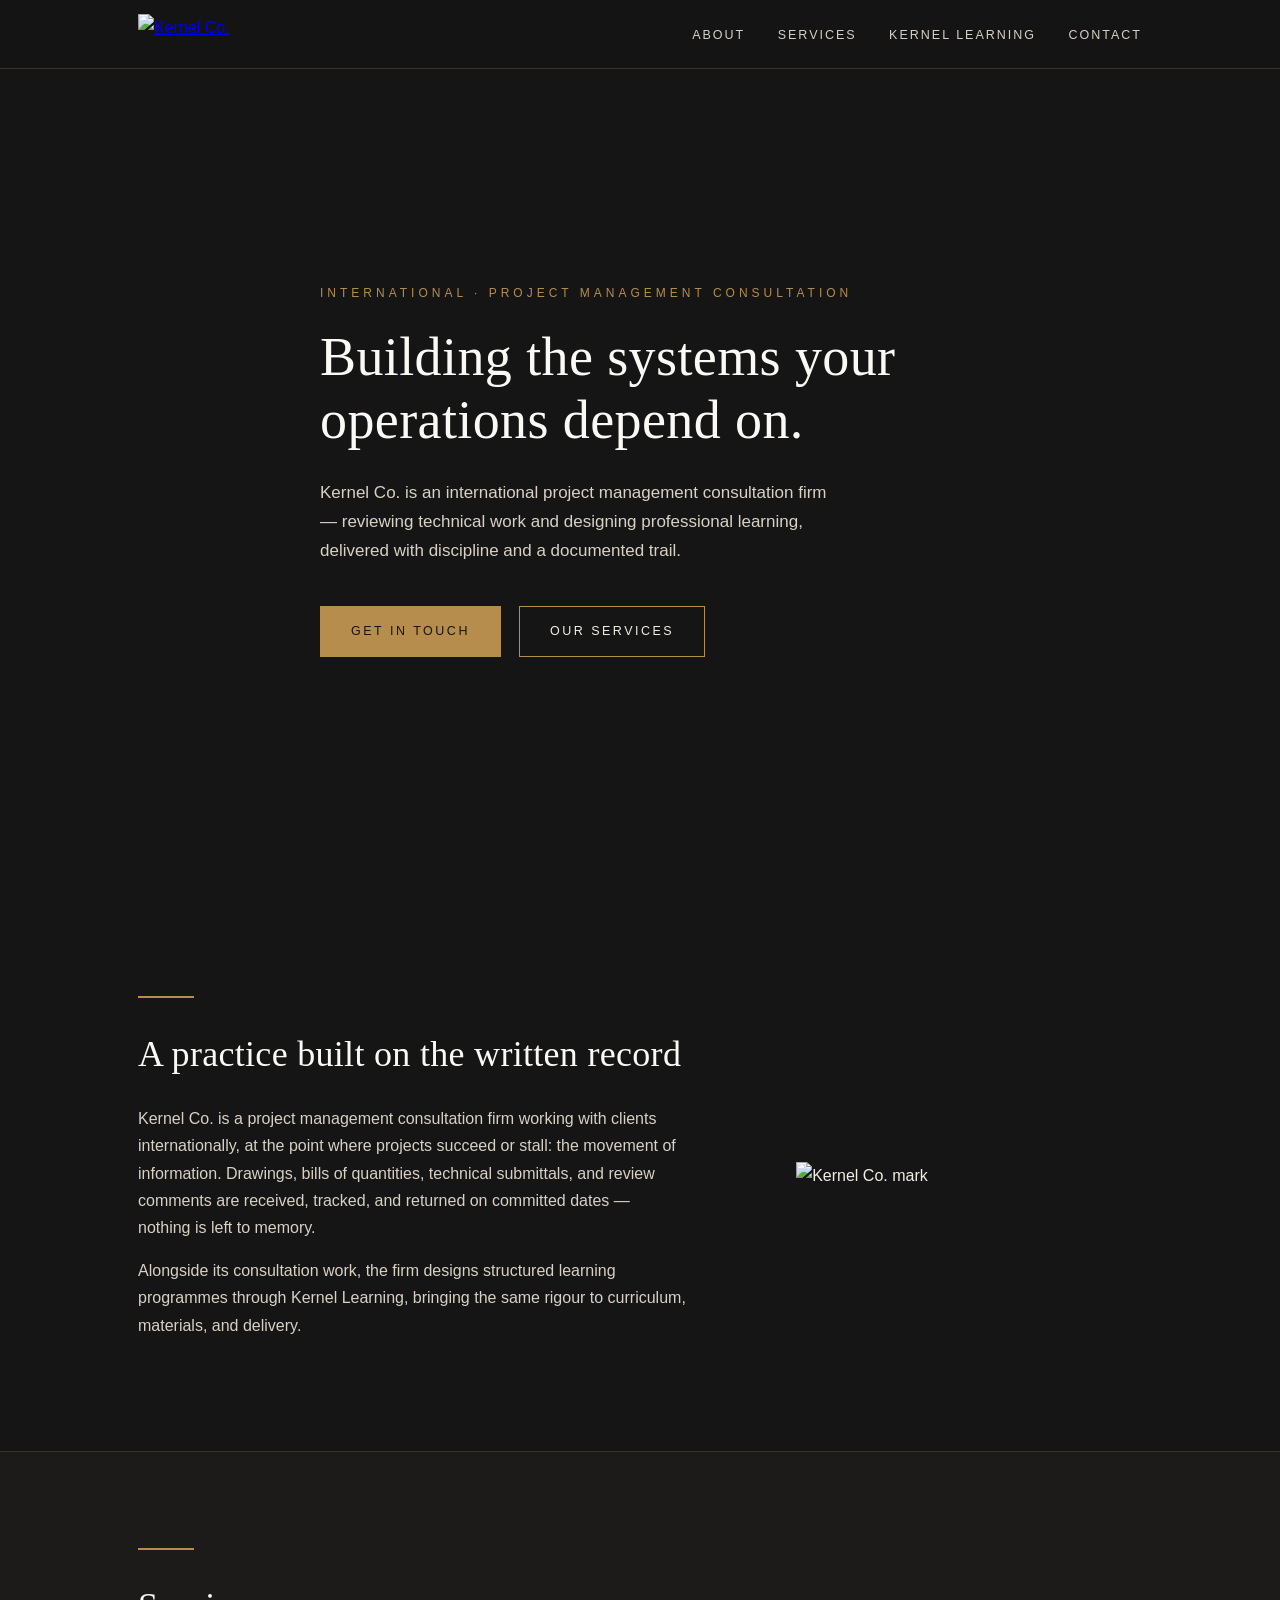
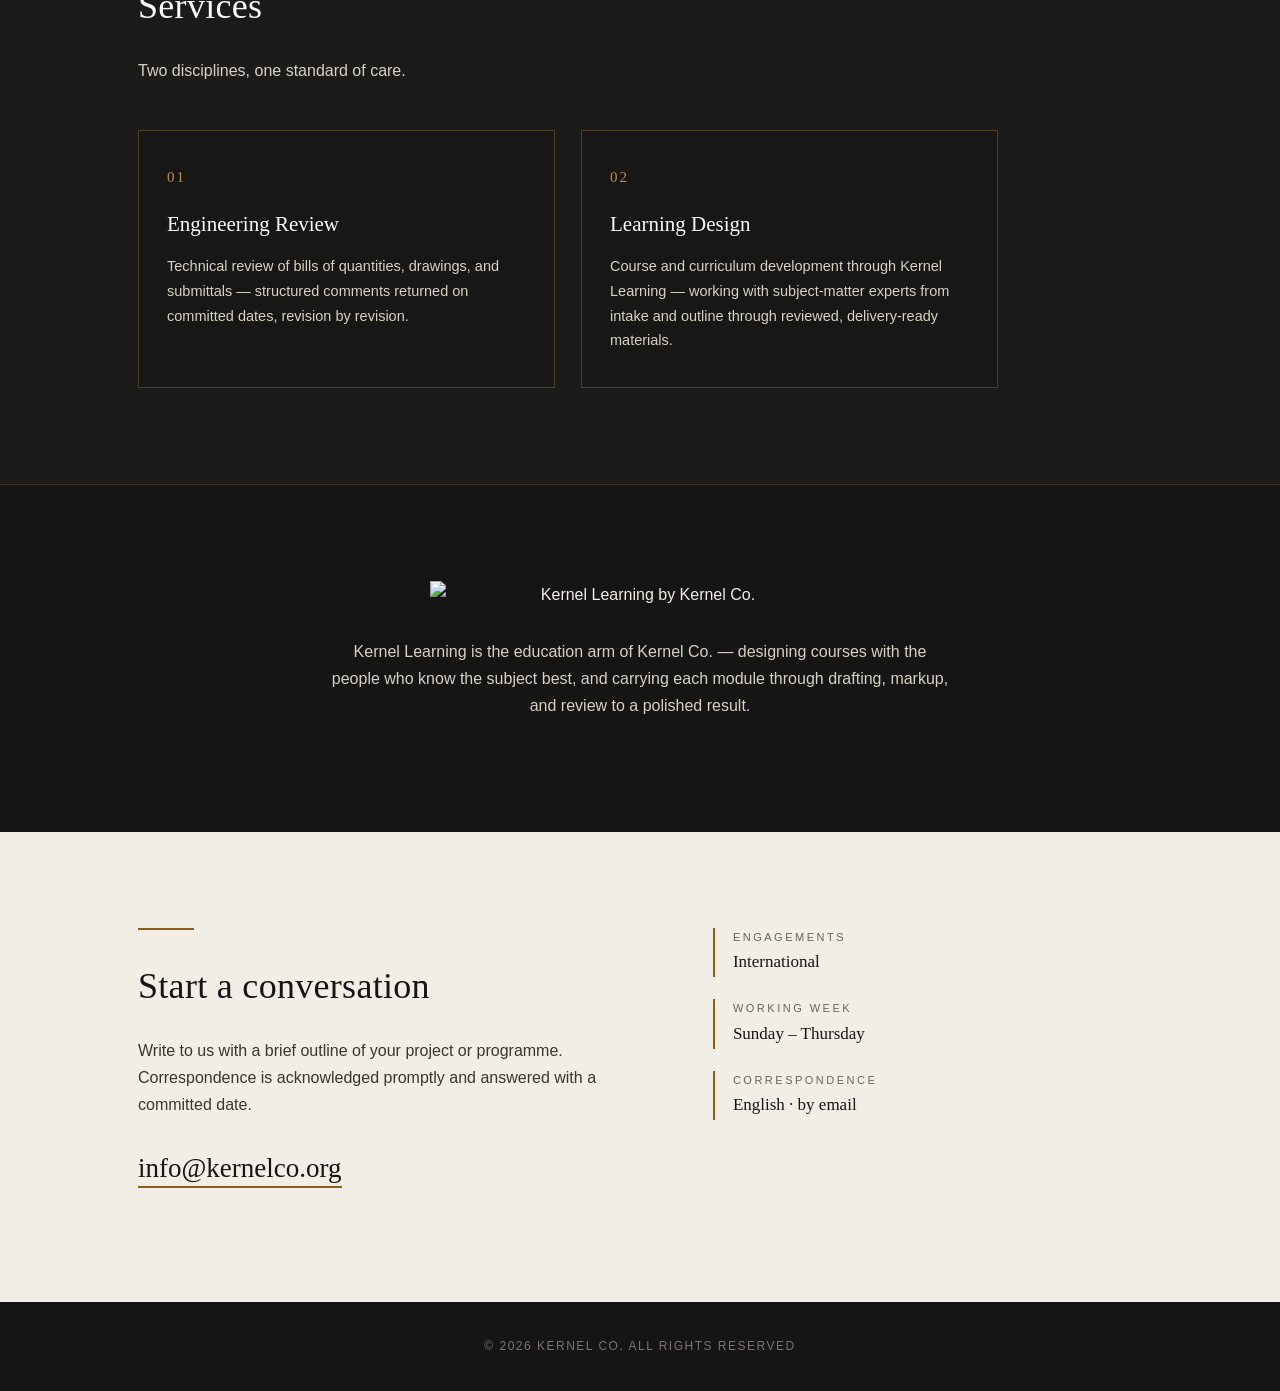
==== index.html @ 0889d5e0 "Add Kernel Co. homepage" ====
<!DOCTYPE html>
<html lang="en">
<head>
<meta charset="UTF-8">
<meta name="viewport" content="width=device-width, initial-scale=1.0">
<title>Kernel Co. — Project Management Consultation</title>
<meta name="description" content="Kernel Co. is an international project management consultation firm — project coordination, technical review, and learning design through Kernel Learning.">
<link rel="icon" type="image/png" href="assets/favicon.png">
<style>
  :root {
    --obsidian: #151515;
    --obsidian-soft: #1c1b19;
    --limestone: #F2EEE5;
    --paper: #FBF9F5;
    --gold: #B68D4C;
    --gold-deep: #8A5D18;
    --stone: #D8D1C4;
    --serif: Georgia, 'Times New Roman', serif;
    --sans: Arial, Helvetica, sans-serif;
  }
  * { margin: 0; padding: 0; box-sizing: border-box; }
  html { scroll-behavior: smooth; }
  body {
    background: var(--obsidian);
    color: var(--limestone);
    font-family: var(--sans);
    font-size: 16px;
    line-height: 1.7;
    -webkit-font-smoothing: antialiased;
  }
  .wrap { max-width: 1060px; margin: 0 auto; padding: 0 28px; }

  /* ---------- Header ---------- */
  header {
    position: fixed; top: 0; left: 0; right: 0; z-index: 10;
    background: rgba(21,21,21,0.88);
    backdrop-filter: blur(8px);
    border-bottom: 1px solid rgba(182,141,76,0.25);
  }
  .nav { display: flex; align-items: center; justify-content: space-between; padding: 14px 28px; max-width: 1060px; margin: 0 auto; }
  .nav img { height: 40px; display: block; }
  .nav nav a {
    color: var(--stone); text-decoration: none; font-size: 12.5px;
    letter-spacing: 2px; text-transform: uppercase; margin-left: 28px;
  }
  .nav nav a:hover { color: var(--gold); }

  /* ---------- Hero ---------- */
  .hero {
    min-height: 100vh;
    display: flex; align-items: center;
    background: var(--obsidian) url('assets/background.jpg') center right / cover no-repeat;
  }
  .hero-inner { padding: 140px 0 100px; max-width: 640px; }
  .kicker {
    font-family: var(--sans); font-size: 12px; letter-spacing: 4px;
    text-transform: uppercase; color: var(--gold); margin-bottom: 22px;
  }
  h1 {
    font-family: var(--serif); font-weight: normal;
    font-size: clamp(34px, 5.2vw, 54px); line-height: 1.18;
    color: var(--paper); letter-spacing: 0.4px;
  }
  .hero p.lead {
    margin-top: 26px; font-size: 17px; color: var(--stone); max-width: 520px;
  }
  .cta-row { margin-top: 40px; display: flex; gap: 18px; flex-wrap: wrap; }
  .btn {
    display: inline-block; text-decoration: none;
    font-size: 12.5px; letter-spacing: 2.5px; text-transform: uppercase;
    padding: 14px 30px; border: 1px solid var(--gold);
  }
  .btn-solid { background: var(--gold); color: var(--obsidian); }
  .btn-solid:hover { background: var(--paper); border-color: var(--paper); }
  .btn-ghost { color: var(--limestone); }
  .btn-ghost:hover { color: var(--gold); }

  /* ---------- Sections ---------- */
  section { padding: 96px 0; }
  .rule { width: 56px; height: 2px; background: var(--gold); margin-bottom: 26px; }
  h2 {
    font-family: var(--serif); font-weight: normal;
    font-size: clamp(26px, 3.4vw, 36px); color: var(--paper);
    margin-bottom: 20px; letter-spacing: 0.3px;
  }
  .muted { color: var(--stone); }

  /* About */
  .about-grid { display: grid; grid-template-columns: 1.4fr 1fr; gap: 64px; align-items: center; }
  .about-grid img { width: 100%; max-width: 300px; justify-self: center; }
  .about-grid p { margin-bottom: 16px; color: var(--stone); }

  /* Services */
  .services { background: var(--obsidian-soft); border-top: 1px solid rgba(182,141,76,0.2); border-bottom: 1px solid rgba(182,141,76,0.2); }
  .cards { display: grid; grid-template-columns: repeat(2, 1fr); gap: 26px; margin-top: 46px; max-width: 860px; }
  .card {
    border: 1px solid rgba(182,141,76,0.35);
    padding: 34px 28px; background: rgba(21,21,21,0.5);
  }
  .card .num { font-family: var(--serif); color: var(--gold); font-size: 15px; letter-spacing: 2px; margin-bottom: 16px; }
  .card h3 { font-family: var(--serif); font-weight: normal; font-size: 21px; color: var(--paper); margin-bottom: 12px; }
  .card p { font-size: 14.5px; color: var(--stone); }

  /* Learning */
  .learning-band { text-align: center; }
  .learning-band img { max-width: 420px; width: 80%; margin: 0 auto 30px; display: block; }
  .learning-band p { max-width: 620px; margin: 0 auto 16px; color: var(--stone); }

  /* Contact */
  .contact { background: var(--limestone); color: var(--obsidian); }
  .contact h2 { color: var(--obsidian); }
  .contact .rule { background: var(--gold-deep); }
  .contact-grid { display: grid; grid-template-columns: 1.2fr 1fr; gap: 60px; }
  .contact p { color: #3a362f; margin-bottom: 14px; }
  .contact a.mail {
    font-family: var(--serif); font-size: clamp(20px, 2.6vw, 27px);
    color: var(--obsidian); text-decoration: none;
    border-bottom: 2px solid var(--gold-deep); padding-bottom: 3px;
  }
  .contact a.mail:hover { color: var(--gold-deep); }
  .fact { border-left: 2px solid var(--gold-deep); padding-left: 18px; margin-bottom: 22px; }
  .fact .label { font-size: 11px; letter-spacing: 2.5px; text-transform: uppercase; color: #6b6357; margin-bottom: 2px; }
  .fact .value { font-family: var(--serif); font-size: 17px; color: var(--obsidian); }

  footer { padding: 34px 0; text-align: center; }
  footer p { font-size: 12px; letter-spacing: 1.5px; color: #7d766a; text-transform: uppercase; }
  footer .dot { color: var(--gold); }

  @media (max-width: 820px) {
    .nav nav a { margin-left: 16px; font-size: 11px; }
    .about-grid, .contact-grid { grid-template-columns: 1fr; gap: 40px; }
    .cards { grid-template-columns: 1fr; }
    .hero { background-position: 70% center; }
  }
</style>
</head>
<body>

<header>
  <div class="nav">
    <a href="#top"><img src="assets/kernel-logo.png" alt="Kernel Co."></a>
    <nav>
      <a href="#about">About</a>
      <a href="#services">Services</a>
      <a href="#learning">Kernel Learning</a>
      <a href="#contact">Contact</a>
    </nav>
  </div>
</header>

<div class="hero" id="top">
  <div class="wrap">
    <div class="hero-inner">
      <div class="kicker">International · Project Management Consultation</div>
      <h1>Building the systems your operations depend on.</h1>
      <p class="lead">Kernel Co. is an international project management consultation firm — reviewing technical work and designing professional learning, delivered with discipline and a documented trail.</p>
      <div class="cta-row">
        <a class="btn btn-solid" href="#contact">Get in touch</a>
        <a class="btn btn-ghost" href="#services">Our services</a>
      </div>
    </div>
  </div>
</div>

<section id="about">
  <div class="wrap about-grid">
    <div>
      <div class="rule"></div>
      <h2>A practice built on the written record</h2>
      <p>Kernel Co. is a project management consultation firm working with clients internationally, at the point where projects succeed or stall: the movement of information. Drawings, bills of quantities, technical submittals, and review comments are received, tracked, and returned on committed dates — nothing is left to memory.</p>
      <p>Alongside its consultation work, the firm designs structured learning programmes through Kernel Learning, bringing the same rigour to curriculum, materials, and delivery.</p>
    </div>
    <img src="assets/kernel-mark.png" alt="Kernel Co. mark">
  </div>
</section>

<section class="services" id="services">
  <div class="wrap">
    <div class="rule"></div>
    <h2>Services</h2>
    <p class="muted">Two disciplines, one standard of care.</p>
    <div class="cards">
      <div class="card">
        <div class="num">01</div>
        <h3>Engineering Review</h3>
        <p>Technical review of bills of quantities, drawings, and submittals — structured comments returned on committed dates, revision by revision.</p>
      </div>
      <div class="card">
        <div class="num">02</div>
        <h3>Learning Design</h3>
        <p>Course and curriculum development through Kernel Learning — working with subject-matter experts from intake and outline through reviewed, delivery-ready materials.</p>
      </div>
    </div>
  </div>
</section>

<section class="learning-band" id="learning">
  <div class="wrap">
    <img src="assets/kernel-learning-logo.png" alt="Kernel Learning by Kernel Co.">
    <p>Kernel Learning is the education arm of Kernel Co. — designing courses with the people who know the subject best, and carrying each module through drafting, markup, and review to a polished result.</p>
  </div>
</section>

<section class="contact" id="contact">
  <div class="wrap contact-grid">
    <div>
      <div class="rule"></div>
      <h2>Start a conversation</h2>
      <p>Write to us with a brief outline of your project or programme. Correspondence is acknowledged promptly and answered with a committed date.</p>
      <p style="margin-top:28px"><a class="mail" href="mailto:info@kernelco.org">info@kernelco.org</a></p>
    </div>
    <div>
      <div class="fact">
        <div class="label">Engagements</div>
        <div class="value">International</div>
      </div>
      <div class="fact">
        <div class="label">Working week</div>
        <div class="value">Sunday – Thursday</div>
      </div>
      <div class="fact">
        <div class="label">Correspondence</div>
        <div class="value">English · by email</div>
      </div>
    </div>
  </div>
</section>

<footer>
  <p>© 2026 Kernel Co<span class="dot">.</span> All rights reserved</p>
</footer>

</body>
</html>
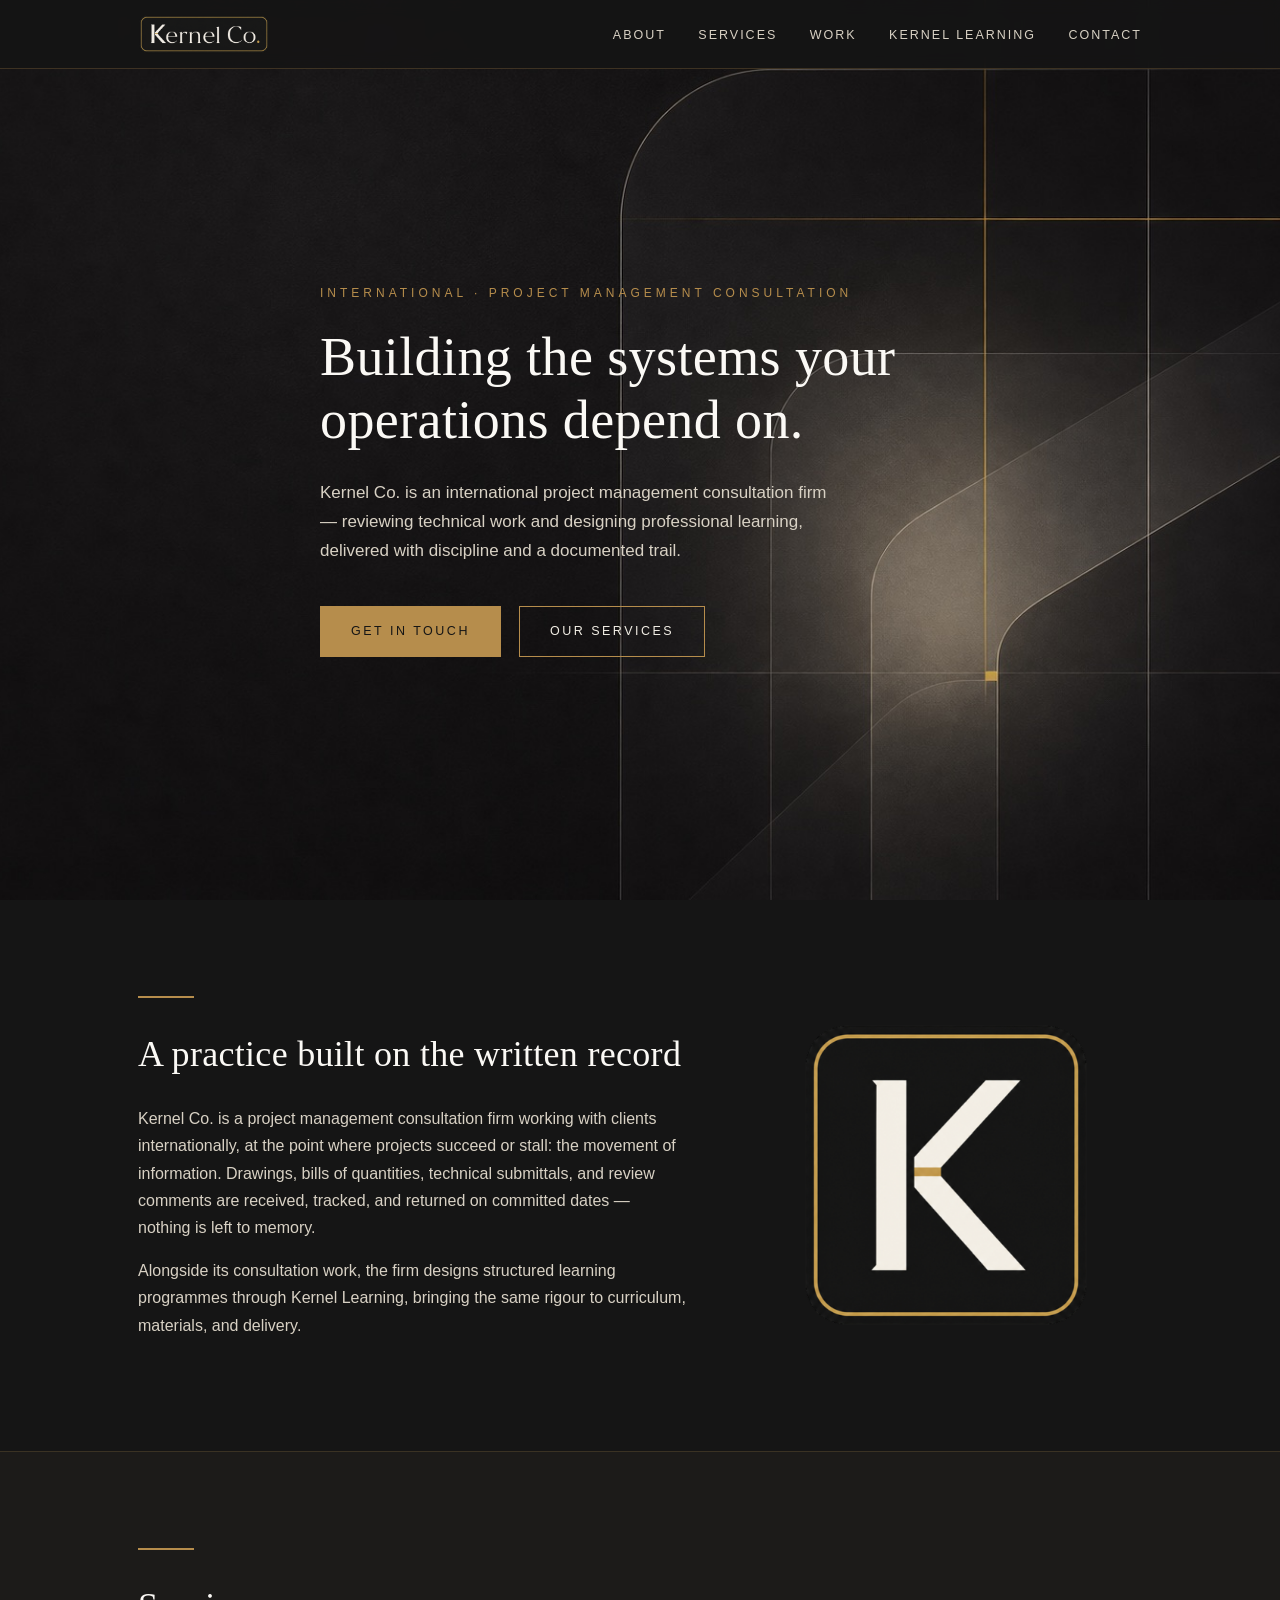
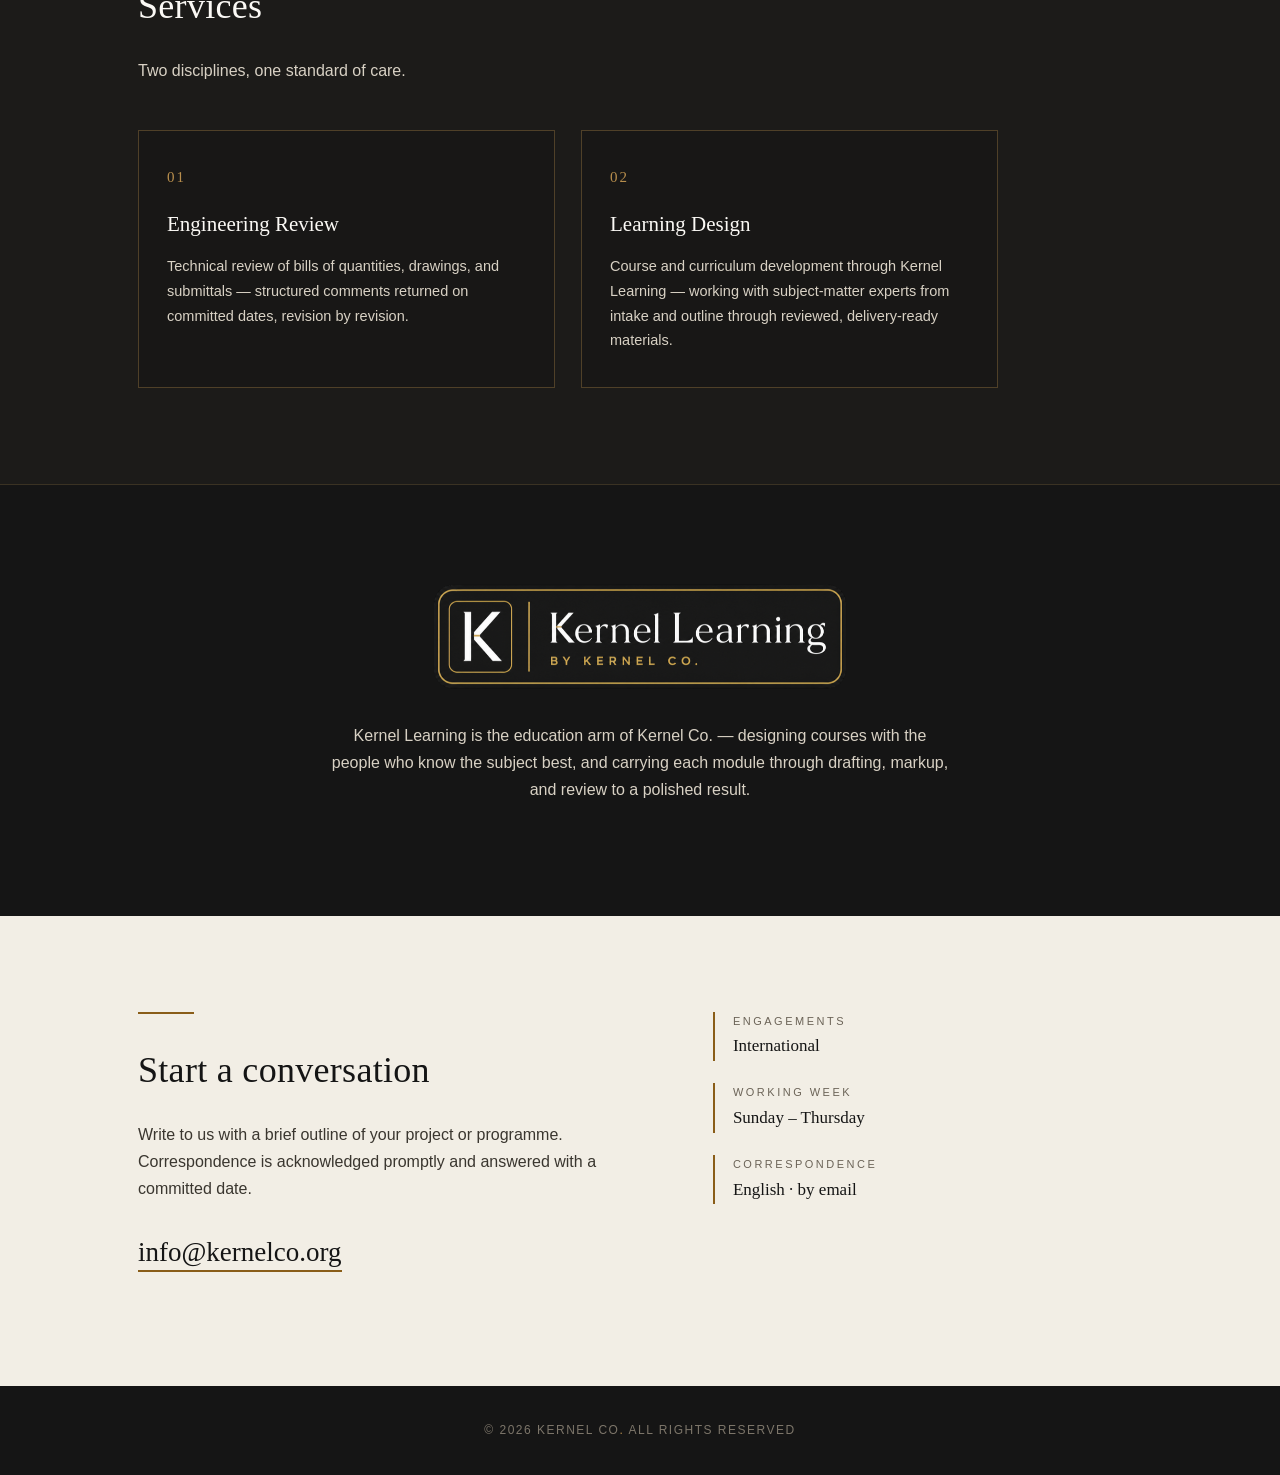
==== commit 9fb6b85c: "Homepage: use shared stylesheet, add Work to nav" ====
--- a/index.html
+++ b/index.html
@@ -6,133 +6,7 @@
 <title>Kernel Co. — Project Management Consultation</title>
 <meta name="description" content="Kernel Co. is an international project management consultation firm — project coordination, technical review, and learning design through Kernel Learning.">
 <link rel="icon" type="image/png" href="assets/favicon.png">
-<style>
-  :root {
-    --obsidian: #151515;
-    --obsidian-soft: #1c1b19;
-    --limestone: #F2EEE5;
-    --paper: #FBF9F5;
-    --gold: #B68D4C;
-    --gold-deep: #8A5D18;
-    --stone: #D8D1C4;
-    --serif: Georgia, 'Times New Roman', serif;
-    --sans: Arial, Helvetica, sans-serif;
-  }
-  * { margin: 0; padding: 0; box-sizing: border-box; }
-  html { scroll-behavior: smooth; }
-  body {
-    background: var(--obsidian);
-    color: var(--limestone);
-    font-family: var(--sans);
-    font-size: 16px;
-    line-height: 1.7;
-    -webkit-font-smoothing: antialiased;
-  }
-  .wrap { max-width: 1060px; margin: 0 auto; padding: 0 28px; }
-
-  /* ---------- Header ---------- */
-  header {
-    position: fixed; top: 0; left: 0; right: 0; z-index: 10;
-    background: rgba(21,21,21,0.88);
-    backdrop-filter: blur(8px);
-    border-bottom: 1px solid rgba(182,141,76,0.25);
-  }
-  .nav { display: flex; align-items: center; justify-content: space-between; padding: 14px 28px; max-width: 1060px; margin: 0 auto; }
-  .nav img { height: 40px; display: block; }
-  .nav nav a {
-    color: var(--stone); text-decoration: none; font-size: 12.5px;
-    letter-spacing: 2px; text-transform: uppercase; margin-left: 28px;
-  }
-  .nav nav a:hover { color: var(--gold); }
-
-  /* ---------- Hero ---------- */
-  .hero {
-    min-height: 100vh;
-    display: flex; align-items: center;
-    background: var(--obsidian) url('assets/background.jpg') center right / cover no-repeat;
-  }
-  .hero-inner { padding: 140px 0 100px; max-width: 640px; }
-  .kicker {
-    font-family: var(--sans); font-size: 12px; letter-spacing: 4px;
-    text-transform: uppercase; color: var(--gold); margin-bottom: 22px;
-  }
-  h1 {
-    font-family: var(--serif); font-weight: normal;
-    font-size: clamp(34px, 5.2vw, 54px); line-height: 1.18;
-    color: var(--paper); letter-spacing: 0.4px;
-  }
-  .hero p.lead {
-    margin-top: 26px; font-size: 17px; color: var(--stone); max-width: 520px;
-  }
-  .cta-row { margin-top: 40px; display: flex; gap: 18px; flex-wrap: wrap; }
-  .btn {
-    display: inline-block; text-decoration: none;
-    font-size: 12.5px; letter-spacing: 2.5px; text-transform: uppercase;
-    padding: 14px 30px; border: 1px solid var(--gold);
-  }
-  .btn-solid { background: var(--gold); color: var(--obsidian); }
-  .btn-solid:hover { background: var(--paper); border-color: var(--paper); }
-  .btn-ghost { color: var(--limestone); }
-  .btn-ghost:hover { color: var(--gold); }
-
-  /* ---------- Sections ---------- */
-  section { padding: 96px 0; }
-  .rule { width: 56px; height: 2px; background: var(--gold); margin-bottom: 26px; }
-  h2 {
-    font-family: var(--serif); font-weight: normal;
-    font-size: clamp(26px, 3.4vw, 36px); color: var(--paper);
-    margin-bottom: 20px; letter-spacing: 0.3px;
-  }
-  .muted { color: var(--stone); }
-
-  /* About */
-  .about-grid { display: grid; grid-template-columns: 1.4fr 1fr; gap: 64px; align-items: center; }
-  .about-grid img { width: 100%; max-width: 300px; justify-self: center; }
-  .about-grid p { margin-bottom: 16px; color: var(--stone); }
-
-  /* Services */
-  .services { background: var(--obsidian-soft); border-top: 1px solid rgba(182,141,76,0.2); border-bottom: 1px solid rgba(182,141,76,0.2); }
-  .cards { display: grid; grid-template-columns: repeat(2, 1fr); gap: 26px; margin-top: 46px; max-width: 860px; }
-  .card {
-    border: 1px solid rgba(182,141,76,0.35);
-    padding: 34px 28px; background: rgba(21,21,21,0.5);
-  }
-  .card .num { font-family: var(--serif); color: var(--gold); font-size: 15px; letter-spacing: 2px; margin-bottom: 16px; }
-  .card h3 { font-family: var(--serif); font-weight: normal; font-size: 21px; color: var(--paper); margin-bottom: 12px; }
-  .card p { font-size: 14.5px; color: var(--stone); }
-
-  /* Learning */
-  .learning-band { text-align: center; }
-  .learning-band img { max-width: 420px; width: 80%; margin: 0 auto 30px; display: block; }
-  .learning-band p { max-width: 620px; margin: 0 auto 16px; color: var(--stone); }
-
-  /* Contact */
-  .contact { background: var(--limestone); color: var(--obsidian); }
-  .contact h2 { color: var(--obsidian); }
-  .contact .rule { background: var(--gold-deep); }
-  .contact-grid { display: grid; grid-template-columns: 1.2fr 1fr; gap: 60px; }
-  .contact p { color: #3a362f; margin-bottom: 14px; }
-  .contact a.mail {
-    font-family: var(--serif); font-size: clamp(20px, 2.6vw, 27px);
-    color: var(--obsidian); text-decoration: none;
-    border-bottom: 2px solid var(--gold-deep); padding-bottom: 3px;
-  }
-  .contact a.mail:hover { color: var(--gold-deep); }
-  .fact { border-left: 2px solid var(--gold-deep); padding-left: 18px; margin-bottom: 22px; }
-  .fact .label { font-size: 11px; letter-spacing: 2.5px; text-transform: uppercase; color: #6b6357; margin-bottom: 2px; }
-  .fact .value { font-family: var(--serif); font-size: 17px; color: var(--obsidian); }
-
-  footer { padding: 34px 0; text-align: center; }
-  footer p { font-size: 12px; letter-spacing: 1.5px; color: #7d766a; text-transform: uppercase; }
-  footer .dot { color: var(--gold); }
-
-  @media (max-width: 820px) {
-    .nav nav a { margin-left: 16px; font-size: 11px; }
-    .about-grid, .contact-grid { grid-template-columns: 1fr; gap: 40px; }
-    .cards { grid-template-columns: 1fr; }
-    .hero { background-position: 70% center; }
-  }
-</style>
+<link rel="stylesheet" href="assets/site.css">
 </head>
 <body>
 
@@ -142,6 +16,7 @@
     <nav>
       <a href="#about">About</a>
       <a href="#services">Services</a>
+      <a href="/work/">Work</a>
       <a href="#learning">Kernel Learning</a>
       <a href="#contact">Contact</a>
     </nav>
--- a/assets/site.css
+++ b/assets/site.css
@@ -0,0 +1,125 @@
+  :root {
+    --obsidian: #151515;
+    --obsidian-soft: #1c1b19;
+    --limestone: #F2EEE5;
+    --paper: #FBF9F5;
+    --gold: #B68D4C;
+    --gold-deep: #8A5D18;
+    --stone: #D8D1C4;
+    --serif: Georgia, 'Times New Roman', serif;
+    --sans: Arial, Helvetica, sans-serif;
+  }
+  * { margin: 0; padding: 0; box-sizing: border-box; }
+  html { scroll-behavior: smooth; }
+  body {
+    background: var(--obsidian);
+    color: var(--limestone);
+    font-family: var(--sans);
+    font-size: 16px;
+    line-height: 1.7;
+    -webkit-font-smoothing: antialiased;
+  }
+  .wrap { max-width: 1060px; margin: 0 auto; padding: 0 28px; }
+
+  /* ---------- Header ---------- */
+  header {
+    position: fixed; top: 0; left: 0; right: 0; z-index: 10;
+    background: rgba(21,21,21,0.88);
+    backdrop-filter: blur(8px);
+    border-bottom: 1px solid rgba(182,141,76,0.25);
+  }
+  .nav { display: flex; align-items: center; justify-content: space-between; padding: 14px 28px; max-width: 1060px; margin: 0 auto; }
+  .nav img { height: 40px; display: block; }
+  .nav nav a {
+    color: var(--stone); text-decoration: none; font-size: 12.5px;
+    letter-spacing: 2px; text-transform: uppercase; margin-left: 28px;
+  }
+  .nav nav a:hover { color: var(--gold); }
+
+  /* ---------- Hero ---------- */
+  .hero {
+    min-height: 100vh;
+    display: flex; align-items: center;
+    background: var(--obsidian) url('/assets/background.jpg') center right / cover no-repeat;
+  }
+  .hero-inner { padding: 140px 0 100px; max-width: 640px; }
+  .kicker {
+    font-family: var(--sans); font-size: 12px; letter-spacing: 4px;
+    text-transform: uppercase; color: var(--gold); margin-bottom: 22px;
+  }
+  h1 {
+    font-family: var(--serif); font-weight: normal;
+    font-size: clamp(34px, 5.2vw, 54px); line-height: 1.18;
+    color: var(--paper); letter-spacing: 0.4px;
+  }
+  .hero p.lead {
+    margin-top: 26px; font-size: 17px; color: var(--stone); max-width: 520px;
+  }
+  .cta-row { margin-top: 40px; display: flex; gap: 18px; flex-wrap: wrap; }
+  .btn {
+    display: inline-block; text-decoration: none;
+    font-size: 12.5px; letter-spacing: 2.5px; text-transform: uppercase;
+    padding: 14px 30px; border: 1px solid var(--gold);
+  }
+  .btn-solid { background: var(--gold); color: var(--obsidian); }
+  .btn-solid:hover { background: var(--paper); border-color: var(--paper); }
+  .btn-ghost { color: var(--limestone); }
+  .btn-ghost:hover { color: var(--gold); }
+
+  /* ---------- Sections ---------- */
+  section { padding: 96px 0; }
+  .rule { width: 56px; height: 2px; background: var(--gold); margin-bottom: 26px; }
+  h2 {
+    font-family: var(--serif); font-weight: normal;
+    font-size: clamp(26px, 3.4vw, 36px); color: var(--paper);
+    margin-bottom: 20px; letter-spacing: 0.3px;
+  }
+  .muted { color: var(--stone); }
+
+  /* About */
+  .about-grid { display: grid; grid-template-columns: 1.4fr 1fr; gap: 64px; align-items: center; }
+  .about-grid img { width: 100%; max-width: 300px; justify-self: center; }
+  .about-grid p { margin-bottom: 16px; color: var(--stone); }
+
+  /* Services */
+  .services { background: var(--obsidian-soft); border-top: 1px solid rgba(182,141,76,0.2); border-bottom: 1px solid rgba(182,141,76,0.2); }
+  .cards { display: grid; grid-template-columns: repeat(2, 1fr); gap: 26px; margin-top: 46px; max-width: 860px; }
+  .card {
+    border: 1px solid rgba(182,141,76,0.35);
+    padding: 34px 28px; background: rgba(21,21,21,0.5);
+  }
+  .card .num { font-family: var(--serif); color: var(--gold); font-size: 15px; letter-spacing: 2px; margin-bottom: 16px; }
+  .card h3 { font-family: var(--serif); font-weight: normal; font-size: 21px; color: var(--paper); margin-bottom: 12px; }
+  .card p { font-size: 14.5px; color: var(--stone); }
+
+  /* Learning */
+  .learning-band { text-align: center; }
+  .learning-band img { max-width: 420px; width: 80%; margin: 0 auto 30px; display: block; }
+  .learning-band p { max-width: 620px; margin: 0 auto 16px; color: var(--stone); }
+
+  /* Contact */
+  .contact { background: var(--limestone); color: var(--obsidian); }
+  .contact h2 { color: var(--obsidian); }
+  .contact .rule { background: var(--gold-deep); }
+  .contact-grid { display: grid; grid-template-columns: 1.2fr 1fr; gap: 60px; }
+  .contact p { color: #3a362f; margin-bottom: 14px; }
+  .contact a.mail {
+    font-family: var(--serif); font-size: clamp(20px, 2.6vw, 27px);
+    color: var(--obsidian); text-decoration: none;
+    border-bottom: 2px solid var(--gold-deep); padding-bottom: 3px;
+  }
+  .contact a.mail:hover { color: var(--gold-deep); }
+  .fact { border-left: 2px solid var(--gold-deep); padding-left: 18px; margin-bottom: 22px; }
+  .fact .label { font-size: 11px; letter-spacing: 2.5px; text-transform: uppercase; color: #6b6357; margin-bottom: 2px; }
+  .fact .value { font-family: var(--serif); font-size: 17px; color: var(--obsidian); }
+
+  footer { padding: 34px 0; text-align: center; }
+  footer p { font-size: 12px; letter-spacing: 1.5px; color: #7d766a; text-transform: uppercase; }
+  footer .dot { color: var(--gold); }
+
+  @media (max-width: 820px) {
+    .nav nav a { margin-left: 16px; font-size: 11px; }
+    .about-grid, .contact-grid { grid-template-columns: 1fr; gap: 40px; }
+    .cards { grid-template-columns: 1fr; }
+    .hero { background-position: 70% center; }
+  }
